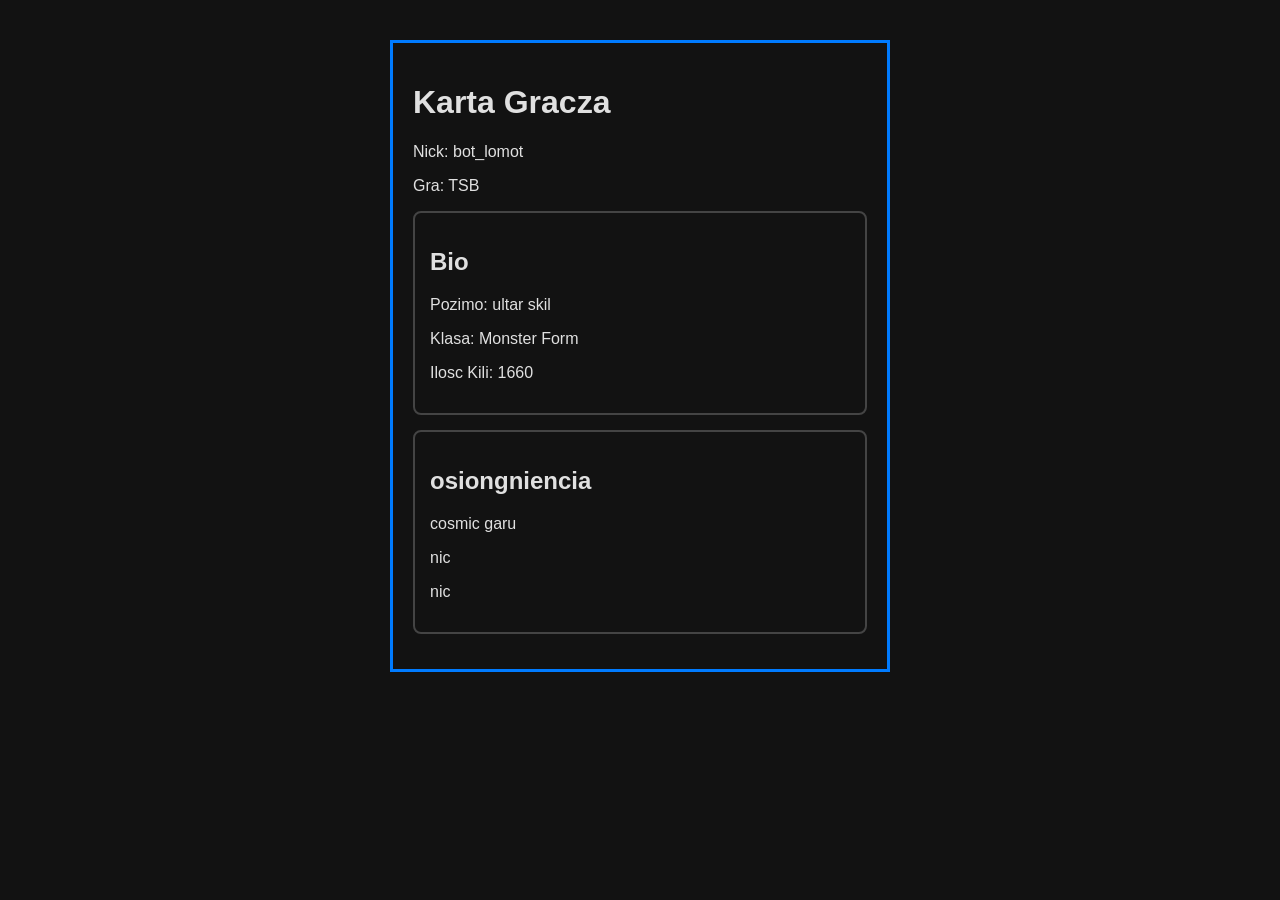
==== index.html @ d0024415 "Add files via upload" ====
<!DOCTYPE html> 
<html lang="pl">
<head>
  <meta charset="UTF-8">
  <meta name="viewport" content="width=device-width, initial-scale=1.0">
  <title>Karta Gracza</title>
  <link rel="stylesheet" href="style.css">
</head>
<body>
  <main class="player-card">
    <header class="card-heard">
        <h1>Karta Gracza</h1>
        <p>Nick: bot_lomot</p>
        <p>Gra: TSB</p>
    <!-- TODO: dodaj sekcje karty gracza -->
    </header>
    <section class="card-section bio">
        <h2>Bio</h2>
        <p>Pozimo: ultar skil</p>
        <p>Klasa: Monster Form</p>
        <p>Ilosc Kili: 1660</p>
    </section>
        <section class="card-section bio">
        <h2>osiongniencia</h2>
        <p>cosmic garu</p>
        <p>nic</p>
        <p>nic</p>
    </section>
  </main>
</body>
</html>
---- style.css ----
/* === Reset i zmienne === */
:root {
  --color-primary: #007bff;
  --color-accent: #17a2b8;
  --color-highlight: #ffc107;
  --color-bg: #1e1e2e;
  --color-text: #e0e0e0;
  --color-border: #444;
}

*, *::before, *::after{
    box-sizing: border-box;
}

body {
  margin: 0;
  padding: 0;
  font-family: 'Segoe UI', Tahoma, Geneva, Verdana, sans-serif;
  background-color: #121212;
  color: var(--color-text);
}

.player-card{
    border: 3px solid var(--color-primary);
    max-width: 500px;
    margin: 40px auto;
    padding: 20px;
}

.card-header{
    text-align: center;
    padding: 15px;
    border-bottom: 2px solid var(--color-accent);
}

.card-section{
    padding: 15px;
    border: 2px solid var(--color-border);
    margin-bottom: 15px;
    border-radius: 8px;
}

/* TODO: stylowanie karty gracza */
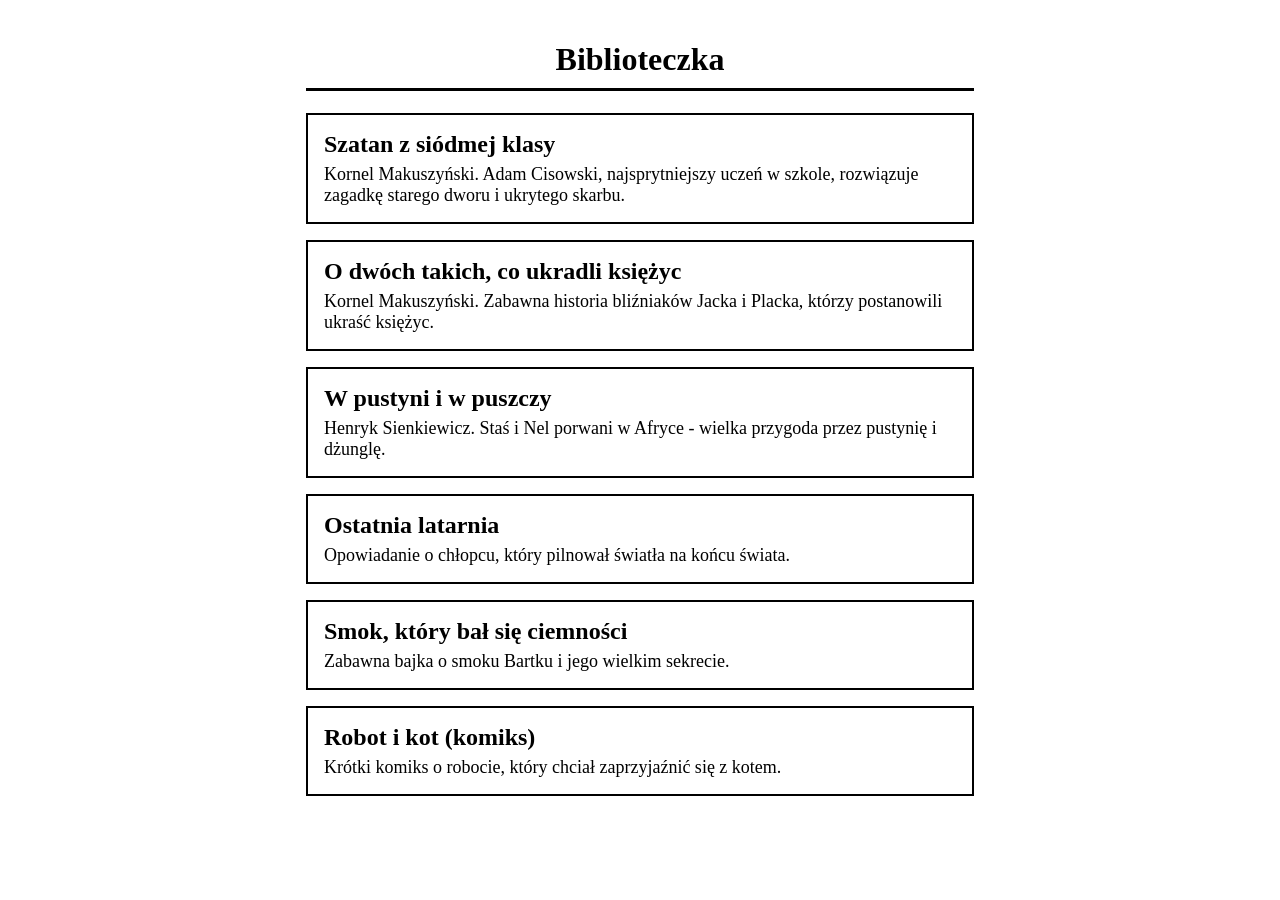
==== commit dab60a43: "Add files via upload" ====
--- a/index.html
+++ b/index.html
@@ -1,31 +1,36 @@
-<!DOCTYPE html> 
-<html lang="pl">
-<head>
-  <meta charset="UTF-8">
-  <meta name="viewport" content="width=device-width, initial-scale=1.0">
-  <title>Karta Gracza</title>
-  <link rel="stylesheet" href="style.css">
-</head>
-<body>
-  <main class="player-card">
-    <header class="card-heard">
-        <h1>Karta Gracza</h1>
-        <p>Nick: bot_lomot</p>
-        <p>Gra: TSB</p>
-    <!-- TODO: dodaj sekcje karty gracza -->
-    </header>
-    <section class="card-section bio">
-        <h2>Bio</h2>
-        <p>Pozimo: ultar skil</p>
-        <p>Klasa: Monster Form</p>
-        <p>Ilosc Kili: 1660</p>
-    </section>
-        <section class="card-section bio">
-        <h2>osiongniencia</h2>
-        <p>cosmic garu</p>
-        <p>nic</p>
-        <p>nic</p>
-    </section>
-  </main>
-</body>
-</html>+<!DOCTYPE html>
+<html lang="pl">
+<head>
+  <meta charset="UTF-8">
+  <meta name="viewport" content="width=device-width, initial-scale=1">
+  <title>Biblioteczka</title>
+  <link rel="stylesheet" href="style.css">
+</head>
+<body>
+  <div class="menu">
+    <h1>Biblioteczka</h1>
+    <div id="lista"></div>
+  </div>
+
+  <script src="teksty.js" charset="UTF-8"></script>
+  <script>
+    // Pisane w starym JavaScripcie (var, function), bo przeglądarki czytników są proste
+    function wczytajPostep(id) {
+      try { return localStorage.getItem("postep_" + id); } catch (e) { return null; }
+    }
+
+    var lista = document.getElementById("lista");
+    var html = "";
+    for (var i = 0; i < TEKSTY.length; i++) {
+      var t = TEKSTY[i];
+      var postep = wczytajPostep(t.id);
+      html += '<a class="pozycja" href="czytaj.html?id=' + t.id + '">' +
+                '<div class="tytul">' + t.tytul + '</div>' +
+                '<div class="opis">' + t.opis + '</div>' +
+                (postep ? '<div class="postep">Czytasz: ' + postep + '</div>' : '') +
+              '</a>';
+    }
+    lista.innerHTML = html;
+  </script>
+</body>
+</html>
--- a/style.css
+++ b/style.css
@@ -1,43 +1,156 @@
-/* === Reset i zmienne === */
-:root {
-  --color-primary: #007bff;
-  --color-accent: #17a2b8;
-  --color-highlight: #ffc107;
-  --color-bg: #1e1e2e;
-  --color-text: #e0e0e0;
-  --color-border: #444;
-}
-
-*, *::before, *::after{
-    box-sizing: border-box;
-}
-
-body {
-  margin: 0;
-  padding: 0;
-  font-family: 'Segoe UI', Tahoma, Geneva, Verdana, sans-serif;
-  background-color: #121212;
-  color: var(--color-text);
-}
-
-.player-card{
-    border: 3px solid var(--color-primary);
-    max-width: 500px;
-    margin: 40px auto;
-    padding: 20px;
-}
-
-.card-header{
-    text-align: center;
-    padding: 15px;
-    border-bottom: 2px solid var(--color-accent);
-}
-
-.card-section{
-    padding: 15px;
-    border: 2px solid var(--color-border);
-    margin-bottom: 15px;
-    border-radius: 8px;
-}
-
-/* TODO: stylowanie karty gracza */+/* Styl pod czytniki e-ink: czarno-biało, bez animacji, duże przyciski */
+* { box-sizing: border-box; }
+
+html, body {
+  margin: 0;
+  padding: 0;
+  background: #fff;
+  color: #000;
+  font-family: Georgia, "Times New Roman", serif;
+}
+
+a { color: #000; }
+
+/* ---------- Menu główne ---------- */
+.menu {
+  max-width: 700px;
+  margin: 0 auto;
+  padding: 20px 16px;
+}
+
+.menu h1 {
+  font-size: 32px;
+  text-align: center;
+  border-bottom: 3px solid #000;
+  padding-bottom: 10px;
+}
+
+.pozycja {
+  display: block;
+  border: 2px solid #000;
+  padding: 16px;
+  margin: 16px 0;
+  text-decoration: none;
+}
+
+.pozycja .tytul { font-size: 24px; font-weight: bold; }
+.pozycja .opis { font-size: 18px; margin-top: 6px; }
+.pozycja .postep { font-size: 16px; margin-top: 8px; font-style: italic; }
+
+/* ---------- Czytnik ---------- */
+.gora, .dol {
+  position: fixed;
+  left: 0;
+  right: 0;
+  background: #fff;
+  padding: 8px 12px;
+}
+
+.gora {
+  top: 0;
+  height: 56px;
+  border-bottom: 2px solid #000;
+}
+
+.dol {
+  bottom: 0;
+  height: 72px;
+  border-top: 2px solid #000;
+  text-align: center;
+}
+
+.gora .tytul-ksiazki {
+  font-size: 18px;
+  font-weight: bold;
+  line-height: 38px;
+  white-space: nowrap;
+  overflow: hidden;
+  text-overflow: ellipsis;
+  margin: 0 210px 0 90px;
+  text-align: center;
+}
+
+.gora .lewo { position: absolute; left: 8px; top: 8px; }
+.gora .prawo { position: absolute; right: 8px; top: 8px; }
+
+button, .przycisk {
+  font-family: inherit;
+  font-size: 18px;
+  background: #fff;
+  color: #000;
+  border: 2px solid #000;
+  padding: 6px 12px;
+  text-decoration: none;
+  display: inline-block;
+  cursor: pointer;
+}
+
+button:active, .przycisk:active { background: #000; color: #fff; }
+
+button[disabled] { border-style: dashed; color: #888; }
+
+.dol button {
+  font-size: 22px;
+  font-weight: bold;
+  width: 30%;
+  height: 54px;
+}
+
+.dol .numer {
+  display: inline-block;
+  width: 30%;
+  font-size: 18px;
+  vertical-align: middle;
+}
+
+.kartka {
+  position: fixed;
+  top: 56px;
+  bottom: 72px;
+  left: 0;
+  right: 0;
+  overflow: hidden;
+  padding: 16px 20px;
+}
+
+#strona {
+  max-width: 750px;
+  margin: 0 auto;
+  height: 100%;
+  overflow: hidden;
+  line-height: 1.5;
+  text-align: justify;
+}
+
+#strona p { margin: 0 0 0.6em 0; text-indent: 1.5em; }
+#strona h2 { text-align: center; margin: 0 0 0.8em 0; }
+
+/* Komiks: obrazek + podpis */
+#strona.komiks { text-align: center; }
+#strona.komiks svg, #strona.komiks img {
+  max-width: 100%;
+  max-height: 80%;
+  border: 3px solid #000;
+}
+#strona.komiks .dymek {
+  font-size: 1.1em;
+  margin-top: 10px;
+  text-indent: 0;
+}
+
+/* Spis treści */
+#strona.spis { overflow-y: auto; text-align: left; }
+.rozdzial-link {
+  display: block;
+  border-bottom: 1px solid #000;
+  padding: 12px 4px;
+  text-decoration: none;
+}
+.rozdzial-link.obecny { font-weight: bold; }
+.rozdzial-link.obecny:before { content: "\25B6  "; }
+
+/* Wąski ekran: chowamy tytuł w górnym pasku */
+@media (max-width: 520px) {
+  .gora .tytul-ksiazki { display: none; }
+  .dol .numer { font-size: 15px; }
+}
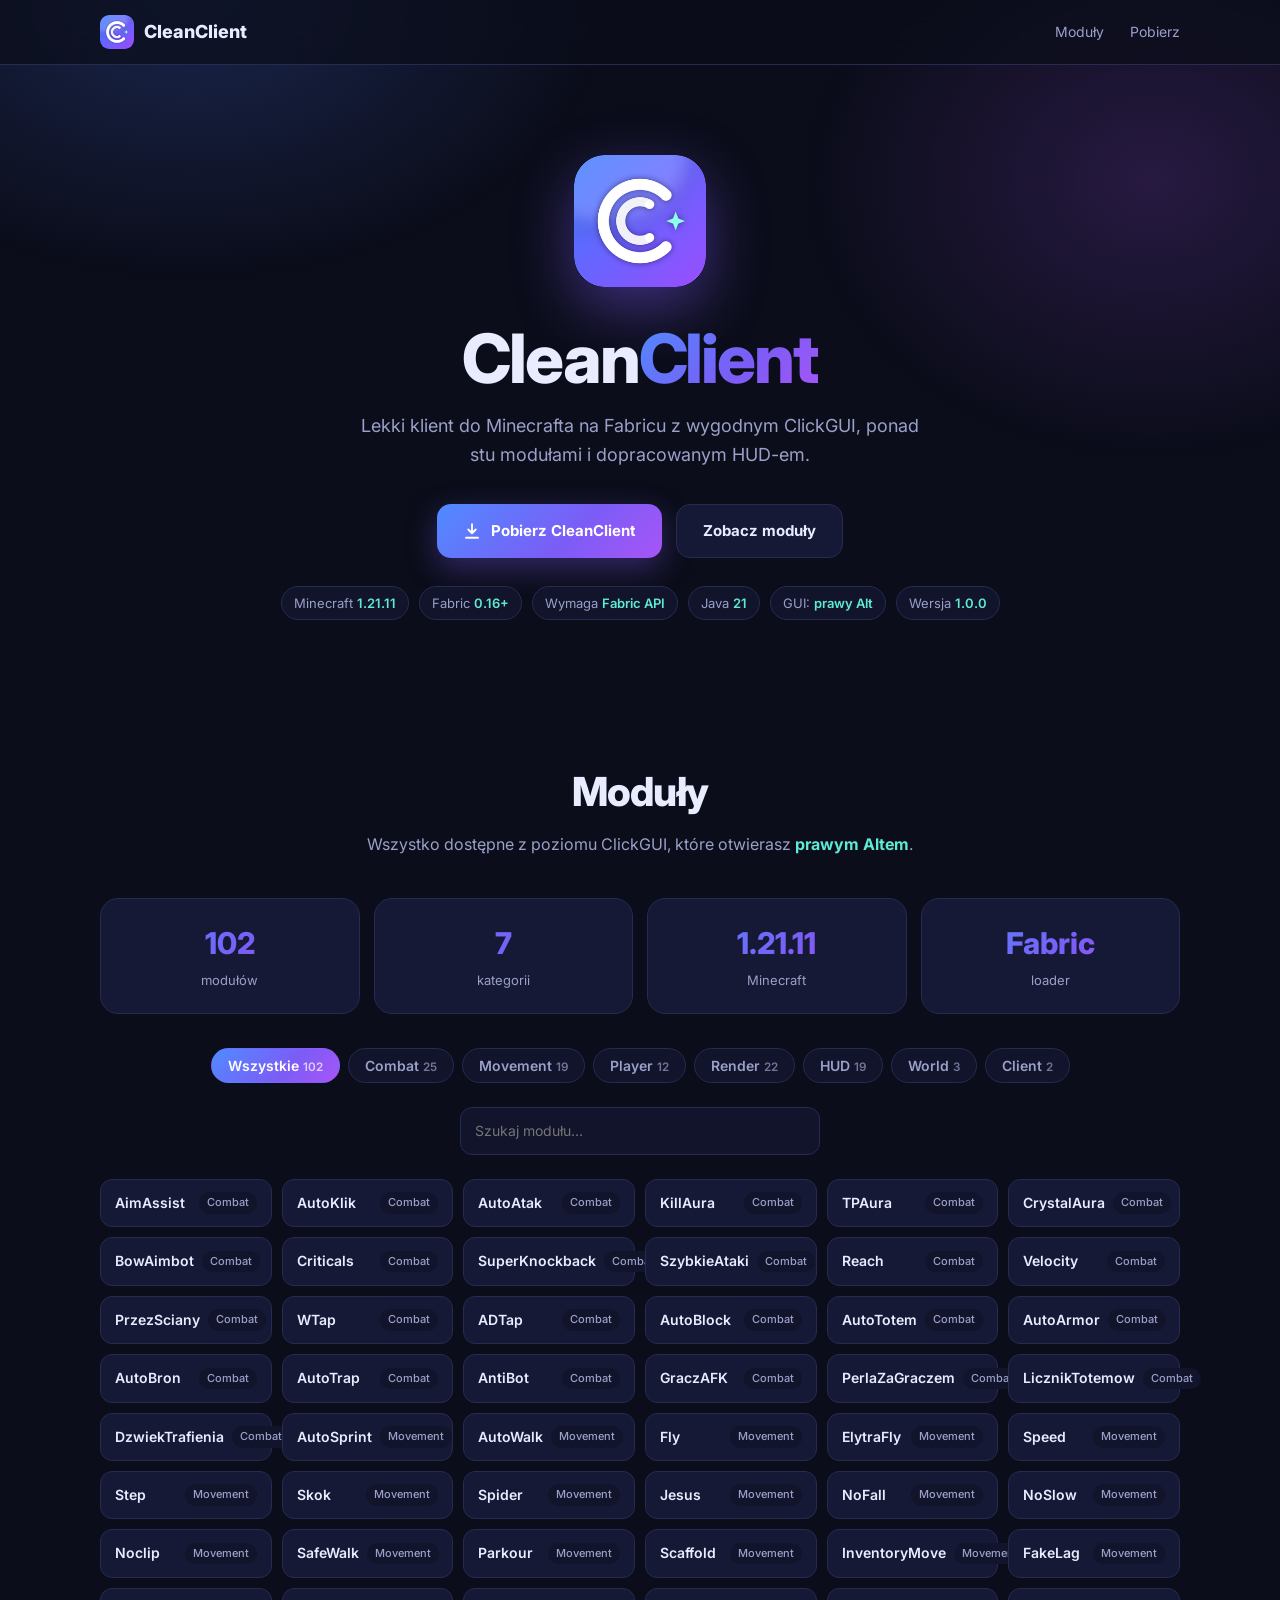
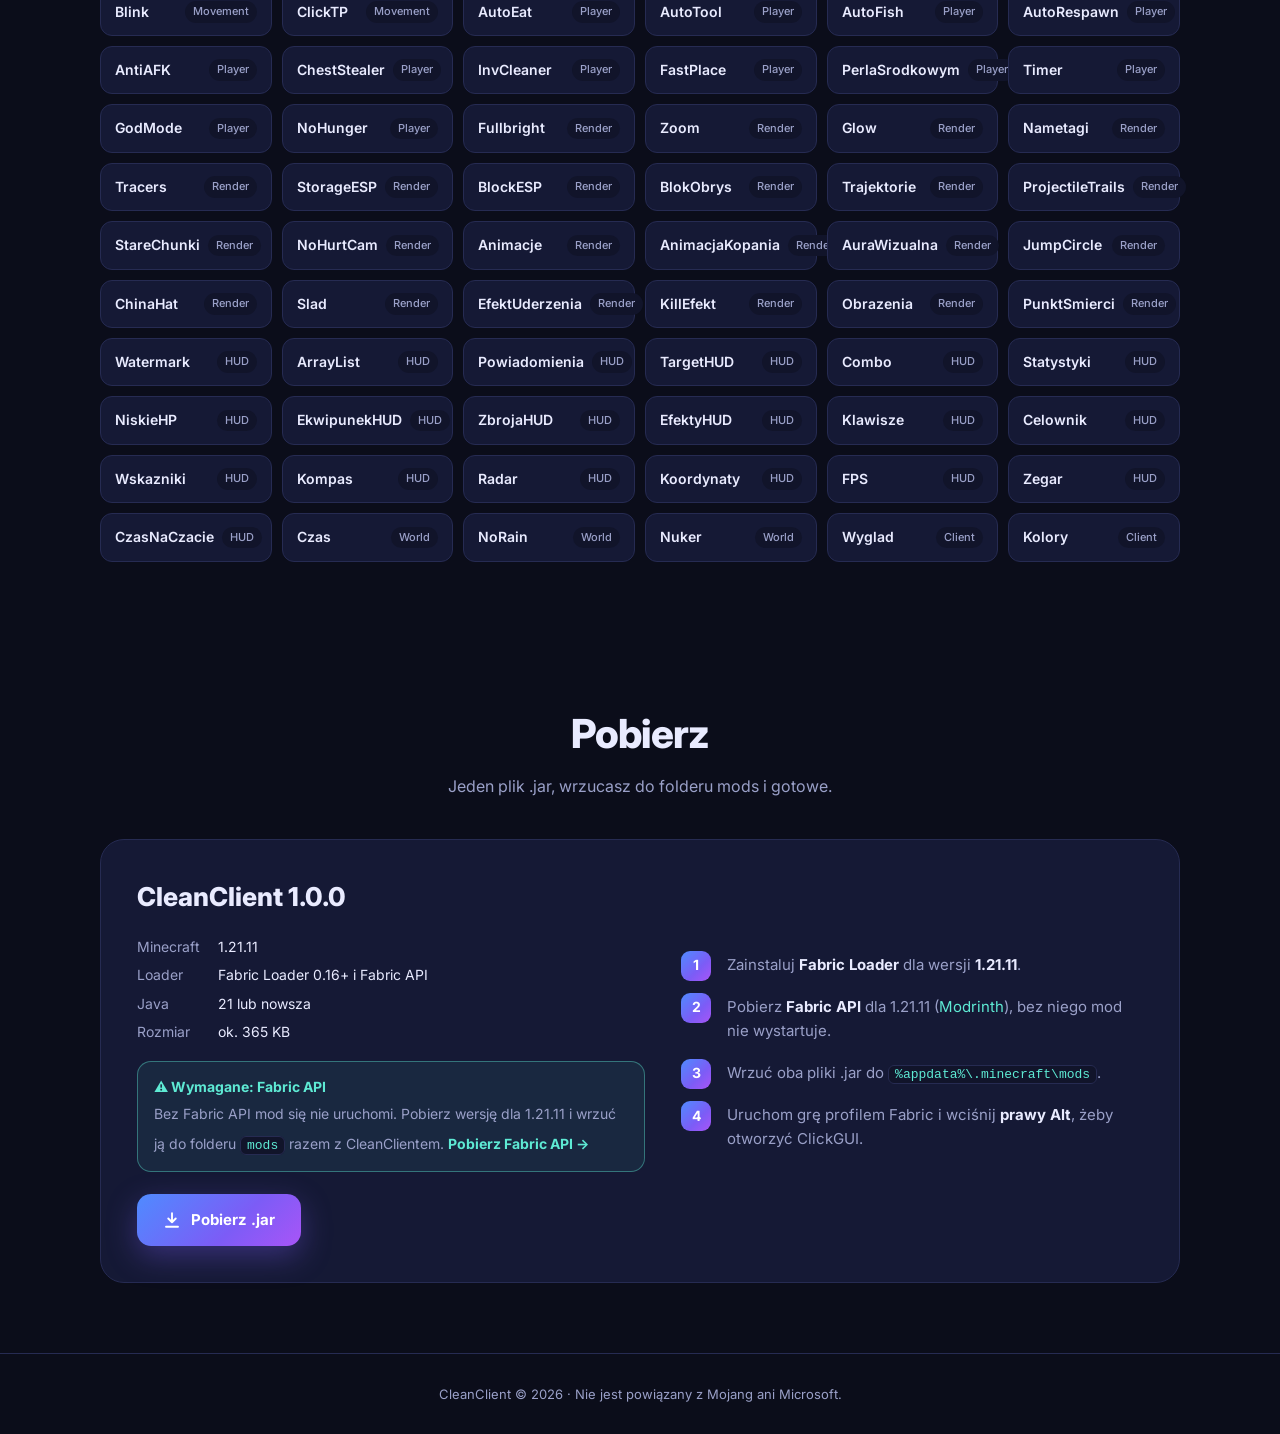
==== commit 09f1ce5f: "Add files via upload" ====
--- a/index.html
+++ b/index.html
@@ -1,36 +1,252 @@
-<!DOCTYPE html>
+<!doctype html>
 <html lang="pl">
 <head>
-  <meta charset="UTF-8">
-  <meta name="viewport" content="width=device-width, initial-scale=1">
-  <title>Biblioteczka</title>
-  <link rel="stylesheet" href="style.css">
+<meta charset="utf-8">
+<meta name="viewport" content="width=device-width, initial-scale=1">
+<title>CleanClient</title>
+<meta name="description" content="CleanClient – mod do Minecraft 1.21.11 (Fabric). Pobierz i zgłoś problem.">
+<link rel="icon" href="logo.png">
+<link rel="preconnect" href="https://fonts.googleapis.com">
+<link href="https://fonts.googleapis.com/css2?family=Inter:wght@400;500;600;700;800&display=swap" rel="stylesheet">
+<style>
+  /* ===== KONFIGURACJA: zmień tu wersję / plik ===== */
+  :root{
+    --bg:#0b0d1a; --bg2:#11142a; --card:#151935; --line:#262b52;
+    --text:#e9ebff; --muted:#9aa0c8;
+    --blue:#4f7dff; --violet:#8b5cf6; --cyan:#5eead4;
+    --grad:linear-gradient(135deg,#4f8bff 0%,#7c5cf6 60%,#a855f7 100%);
+    --radius:18px;
+  }
+  *{box-sizing:border-box;margin:0;padding:0}
+  html{scroll-behavior:smooth}
+  body{font-family:Inter,system-ui,sans-serif;background:var(--bg);color:var(--text);line-height:1.6;overflow-x:hidden}
+  a{color:inherit;text-decoration:none}
+  .wrap{max-width:1120px;margin:0 auto;padding:0 20px}
+
+  /* tło */
+  .glow{position:fixed;inset:0;pointer-events:none;z-index:-1;
+    background:radial-gradient(600px 400px at 15% 0%,rgba(79,125,255,.22),transparent 70%),
+               radial-gradient(500px 400px at 90% 20%,rgba(168,85,247,.18),transparent 70%)}
+
+  /* nav */
+  nav{position:sticky;top:0;z-index:10;backdrop-filter:blur(14px);background:rgba(11,13,26,.7);border-bottom:1px solid var(--line)}
+  nav .wrap{display:flex;align-items:center;justify-content:space-between;height:64px}
+  .brand{display:flex;align-items:center;gap:10px;font-weight:800;font-size:18px}
+  .brand img{width:34px;height:34px;border-radius:9px}
+  .links{display:flex;gap:26px;font-size:14px;color:var(--muted)}
+  .links a:hover{color:var(--text)}
+  @media(max-width:640px){.links{display:none}}
+
+  /* przyciski */
+  .btn{display:inline-flex;align-items:center;gap:10px;padding:14px 26px;border-radius:14px;font-weight:700;font-size:15px;border:0;cursor:pointer;transition:transform .15s,box-shadow .15s;font-family:inherit}
+  .btn:hover{transform:translateY(-2px)}
+  .btn-main{background:var(--grad);color:#fff;box-shadow:0 10px 30px rgba(124,92,246,.35)}
+  .btn-main:hover{box-shadow:0 14px 40px rgba(124,92,246,.5)}
+  .btn-ghost{background:var(--card);border:1px solid var(--line);color:var(--text)}
+  .btn svg{width:18px;height:18px}
+
+  /* hero */
+  .hero{padding:90px 0 70px;text-align:center}
+  .hero .logo{width:132px;height:132px;border-radius:30px;box-shadow:0 20px 60px rgba(124,92,246,.45);animation:float 5s ease-in-out infinite}
+  @keyframes float{50%{transform:translateY(-10px)}}
+  .hero h1{font-size:clamp(40px,7vw,68px);font-weight:800;letter-spacing:-.03em;margin-top:28px;line-height:1.05}
+  .hero h1 span{background:var(--grad);-webkit-background-clip:text;background-clip:text;color:transparent}
+  .hero p{color:var(--muted);font-size:18px;max-width:560px;margin:18px auto 34px}
+  .hero .cta{display:flex;gap:14px;justify-content:center;flex-wrap:wrap}
+  .badges{display:flex;gap:10px;justify-content:center;flex-wrap:wrap;margin-top:28px}
+  .badge{font-size:13px;color:var(--muted);background:var(--bg2);border:1px solid var(--line);padding:6px 12px;border-radius:999px}
+  .badge b{color:var(--cyan);font-weight:600}
+
+  /* sekcje */
+  section{padding:70px 0}
+  .head{text-align:center;margin-bottom:40px}
+  .head h2{font-size:clamp(28px,4vw,40px);font-weight:800;letter-spacing:-.02em}
+  .head p{color:var(--muted);margin-top:8px}
+
+  /* statystyki */
+  .stats{display:grid;grid-template-columns:repeat(4,1fr);gap:14px;margin-bottom:34px}
+  .stat{background:var(--card);border:1px solid var(--line);border-radius:var(--radius);padding:20px;text-align:center}
+  .stat b{display:block;font-size:30px;font-weight:800;background:var(--grad);-webkit-background-clip:text;background-clip:text;color:transparent}
+  .stat span{color:var(--muted);font-size:13px}
+  @media(max-width:640px){.stats{grid-template-columns:repeat(2,1fr)}}
+
+  /* moduły */
+  .tabs{display:flex;gap:8px;flex-wrap:wrap;justify-content:center;margin-bottom:24px}
+  .tab{background:var(--bg2);border:1px solid var(--line);color:var(--muted);padding:8px 16px;border-radius:999px;font-size:14px;cursor:pointer;font-family:inherit;font-weight:600}
+  .tab.on{background:var(--grad);color:#fff;border-color:transparent}
+  .tab small{opacity:.7;margin-left:4px}
+  .search{display:block;margin:0 auto 24px;width:100%;max-width:360px}
+  .mods{display:grid;grid-template-columns:repeat(auto-fill,minmax(170px,1fr));gap:10px}
+  .mod{background:var(--card);border:1px solid var(--line);border-radius:12px;padding:12px 14px;font-size:14px;font-weight:600;display:flex;align-items:center;justify-content:space-between;gap:8px;transition:border-color .15s}
+  .mod:hover{border-color:var(--violet)}
+  .mod i{font-style:normal;font-size:11px;color:var(--muted);font-weight:500;background:var(--bg2);padding:2px 8px;border-radius:999px}
+
+  /* pobieranie */
+  .dl{background:var(--card);border:1px solid var(--line);border-radius:24px;padding:36px;display:grid;grid-template-columns:1.1fr 1fr;gap:36px;align-items:center}
+  @media(max-width:820px){.dl{grid-template-columns:1fr;padding:24px}}
+  .dl h3{font-size:26px;font-weight:800}
+  .dl .meta{display:grid;grid-template-columns:auto 1fr;gap:6px 18px;margin:18px 0 26px;font-size:14px}
+  .dl .meta dt{color:var(--muted)}
+  .steps{list-style:none;counter-reset:s}
+  .steps li{counter-increment:s;position:relative;padding:0 0 18px 46px;color:var(--muted);font-size:15px}
+  .steps li::before{content:counter(s);position:absolute;left:0;top:-2px;width:30px;height:30px;border-radius:9px;background:var(--grad);color:#fff;font-weight:700;display:grid;place-items:center;font-size:14px}
+  .steps b{color:var(--text)}
+  .req{background:rgba(94,234,212,.07);border:1px solid rgba(94,234,212,.4);border-radius:14px;padding:14px 16px;margin:-8px 0 22px;font-size:14px;color:var(--muted)}
+  .req b{display:block;color:var(--cyan);margin-bottom:4px}
+  .req a{display:inline-block;margin-top:8px;color:var(--cyan);font-weight:700}
+  code{background:var(--bg2);border:1px solid var(--line);padding:1px 6px;border-radius:6px;font-size:13px;color:var(--cyan)}
+
+  /* formularz */
+  form{background:var(--card);border:1px solid var(--line);border-radius:24px;padding:32px;max-width:760px;margin:0 auto}
+  @media(max-width:640px){form{padding:20px}}
+  .row{display:grid;grid-template-columns:1fr 1fr;gap:16px}
+  @media(max-width:640px){.row{grid-template-columns:1fr}}
+  label{display:block;font-size:13px;font-weight:600;color:var(--muted);margin:0 0 6px}
+  .f{margin-bottom:18px}
+  input,select,textarea{width:100%;background:var(--bg2);border:1px solid var(--line);color:var(--text);border-radius:12px;padding:12px 14px;font:inherit;font-size:14px;outline:none;transition:border-color .15s}
+  input:focus,select:focus,textarea:focus{border-color:var(--violet)}
+  textarea{resize:vertical;min-height:110px}
+  textarea.log{font-family:Consolas,monospace;font-size:12px;min-height:150px}
+  .hint{font-size:12px;color:var(--muted);margin-top:6px}
+  .actions{display:flex;gap:12px;flex-wrap:wrap;margin-top:8px}
+  .toast{position:fixed;bottom:24px;left:50%;transform:translate(-50%,120px);background:var(--card);border:1px solid var(--cyan);color:var(--text);padding:12px 20px;border-radius:12px;transition:transform .3s;z-index:50;font-size:14px}
+  .toast.show{transform:translate(-50%,0)}
+
+  footer{border-top:1px solid var(--line);padding:30px 0;color:var(--muted);font-size:13px;text-align:center}
+</style>
 </head>
 <body>
-  <div class="menu">
-    <h1>Biblioteczka</h1>
-    <div id="lista"></div>
-  </div>
-
-  <script src="teksty.js" charset="UTF-8"></script>
-  <script>
-    // Pisane w starym JavaScripcie (var, function), bo przeglądarki czytników są proste
-    function wczytajPostep(id) {
-      try { return localStorage.getItem("postep_" + id); } catch (e) { return null; }
-    }
-
-    var lista = document.getElementById("lista");
-    var html = "";
-    for (var i = 0; i < TEKSTY.length; i++) {
-      var t = TEKSTY[i];
-      var postep = wczytajPostep(t.id);
-      html += '<a class="pozycja" href="czytaj.html?id=' + t.id + '">' +
-                '<div class="tytul">' + t.tytul + '</div>' +
-                '<div class="opis">' + t.opis + '</div>' +
-                (postep ? '<div class="postep">Czytasz: ' + postep + '</div>' : '') +
-              '</a>';
-    }
-    lista.innerHTML = html;
-  </script>
+<div class="glow"></div>
+
+<nav>
+  <div class="wrap">
+    <a href="#" class="brand"><img src="logo.png" alt="">CleanClient</a>
+    <div class="links">
+      <a href="#moduly">Moduły</a>
+      <a href="#pobierz">Pobierz</a>
+    </div>
+  </div>
+</nav>
+
+<header class="hero wrap">
+  <img class="logo" src="logo.png" alt="Logo CleanClient">
+  <h1>Clean<span>Client</span></h1>
+  <p>Lekki klient do Minecrafta na Fabricu z wygodnym ClickGUI, ponad stu modułami i dopracowanym HUD-em.</p>
+  <div class="cta">
+    <a class="btn btn-main" href="#pobierz">
+      <svg viewBox="0 0 24 24" fill="none" stroke="currentColor" stroke-width="2.5" stroke-linecap="round" stroke-linejoin="round"><path d="M12 3v12m0 0-5-5m5 5 5-5M4 21h16"/></svg>
+      Pobierz CleanClient
+    </a>
+    <a class="btn btn-ghost" href="#moduly">Zobacz moduły</a>
+  </div>
+  <div class="badges">
+    <span class="badge">Minecraft <b>1.21.11</b></span>
+    <span class="badge">Fabric <b>0.16+</b></span>
+    <span class="badge">Wymaga <b>Fabric API</b></span>
+    <span class="badge">Java <b>21</b></span>
+    <span class="badge">GUI: <b>prawy Alt</b></span>
+    <span class="badge">Wersja <b id="verBadge">1.0.0</b></span>
+  </div>
+</header>
+
+<section id="moduly">
+  <div class="wrap">
+    <div class="head">
+      <h2>Moduły</h2>
+      <p>Wszystko dostępne z poziomu ClickGUI, które otwierasz <b style="color:var(--cyan)">prawym Altem</b>.</p>
+    </div>
+    <div class="stats" id="stats"></div>
+    <div class="tabs" id="tabs"></div>
+    <input class="search" id="search" type="search" placeholder="Szukaj modułu…">
+    <div class="mods" id="mods"></div>
+  </div>
+</section>
+
+<section id="pobierz">
+  <div class="wrap">
+    <div class="head">
+      <h2>Pobierz</h2>
+      <p>Jeden plik .jar, wrzucasz do folderu mods i gotowe.</p>
+    </div>
+    <div class="dl">
+      <div>
+        <h3>CleanClient <span id="verTitle">1.0.0</span></h3>
+        <dl class="meta">
+          <dt>Minecraft</dt><dd>1.21.11</dd>
+          <dt>Loader</dt><dd>Fabric Loader 0.16+ i Fabric API</dd>
+          <dt>Java</dt><dd>21 lub nowsza</dd>
+          <dt>Rozmiar</dt><dd>ok. 365 KB</dd>
+        </dl>
+        <div class="req">
+          <b>⚠ Wymagane: Fabric API</b>
+          Bez Fabric API mod się nie uruchomi. Pobierz wersję dla 1.21.11 i wrzuć ją do folderu <code>mods</code> razem z CleanClientem.
+          <a href="https://modrinth.com/mod/fabric-api/versions?g=1.21.11" target="_blank" rel="noopener">Pobierz Fabric API →</a>
+        </div>
+        <a class="btn btn-main" id="dlBtn" href="pobierz/cleanclient-1.0.0.jar" download>
+          <svg viewBox="0 0 24 24" fill="none" stroke="currentColor" stroke-width="2.5" stroke-linecap="round" stroke-linejoin="round"><path d="M12 3v12m0 0-5-5m5 5 5-5M4 21h16"/></svg>
+          Pobierz .jar
+        </a>
+      </div>
+      <ol class="steps">
+        <li>Zainstaluj <b>Fabric Loader</b> dla wersji <b>1.21.11</b>.</li>
+        <li>Pobierz <b>Fabric API</b> dla 1.21.11 (<a href="https://modrinth.com/mod/fabric-api/versions?g=1.21.11" target="_blank" rel="noopener" style="color:var(--cyan)">Modrinth</a>), bez niego mod nie wystartuje.</li>
+        <li>Wrzuć oba pliki .jar do <code>%appdata%\.minecraft\mods</code>.</li>
+        <li>Uruchom grę profilem Fabric i wciśnij <b>prawy Alt</b>, żeby otworzyć ClickGUI.</li>
+      </ol>
+    </div>
+  </div>
+</section>
+
+<footer>
+  <div class="wrap">CleanClient © 2026 · Nie jest powiązany z Mojang ani Microsoft.</div>
+</footer>
+
+<script>
+/* ===== KONFIGURACJA ===== */
+const CONFIG = {
+  wersja: "1.0.0",
+  plik: "pobierz/cleanclient-1.0.0.jar"
+};
+
+const MODULES = {
+  Combat:["AimAssist","AutoKlik","AutoAtak","KillAura","TPAura","CrystalAura","BowAimbot","Criticals","SuperKnockback","SzybkieAtaki","Reach","Velocity","PrzezSciany","WTap","ADTap","AutoBlock","AutoTotem","AutoArmor","AutoBron","AutoTrap","AntiBot","GraczAFK","PerlaZaGraczem","LicznikTotemow","DzwiekTrafienia"],
+  Movement:["AutoSprint","AutoWalk","Fly","ElytraFly","Speed","Step","Skok","Spider","Jesus","NoFall","NoSlow","Noclip","SafeWalk","Parkour","Scaffold","InventoryMove","FakeLag","Blink","ClickTP"],
+  Player:["AutoEat","AutoTool","AutoFish","AutoRespawn","AntiAFK","ChestStealer","InvCleaner","FastPlace","PerlaSrodkowym","Timer","GodMode","NoHunger"],
+  Render:["Fullbright","Zoom","Glow","Nametagi","Tracers","StorageESP","BlockESP","BlokObrys","Trajektorie","ProjectileTrails","StareChunki","NoHurtCam","Animacje","AnimacjaKopania","AuraWizualna","JumpCircle","ChinaHat","Slad","EfektUderzenia","KillEfekt","Obrazenia","PunktSmierci"],
+  HUD:["Watermark","ArrayList","Powiadomienia","TargetHUD","Combo","Statystyki","NiskieHP","EkwipunekHUD","ZbrojaHUD","EfektyHUD","Klawisze","Celownik","Wskazniki","Kompas","Radar","Koordynaty","FPS","Zegar","CzasNaCzacie"],
+  World:["Czas","NoRain","Nuker"],
+  Client:["Wyglad","Kolory"]
+};
+
+const $ = id => document.getElementById(id);
+const all = Object.entries(MODULES).flatMap(([c,l]) => l.map(n => ({n,c})));
+
+// wersja
+["verBadge","verTitle"].forEach(id => $(id).textContent = CONFIG.wersja);
+$("dlBtn").href = CONFIG.plik;
+
+// statystyki
+$("stats").innerHTML = [
+  [all.length,"modułów"],[Object.keys(MODULES).length,"kategorii"],["1.21.11","Minecraft"],["Fabric","loader"]
+].map(([b,s]) => `<div class="stat"><b>${b}</b><span>${s}</span></div>`).join("");
+
+// zakładki + lista
+let cat = "Wszystkie";
+const cats = [["Wszystkie",all.length], ...Object.entries(MODULES).map(([c,l]) => [c,l.length])];
+function renderTabs(){
+  $("tabs").innerHTML = cats.map(([c,n]) =>
+    `<button class="tab${c===cat?" on":""}" data-c="${c}">${c}<small>${n}</small></button>`).join("");
+}
+function renderMods(){
+  const q = $("search").value.trim().toLowerCase();
+  const list = all.filter(m => (cat==="Wszystkie"||m.c===cat) && m.n.toLowerCase().includes(q));
+  $("mods").innerHTML = list.length
+    ? list.map(m => `<div class="mod">${m.n}<i>${m.c}</i></div>`).join("")
+    : `<p style="color:var(--muted);grid-column:1/-1;text-align:center">Brak wyników.</p>`;
+}
+$("tabs").onclick = e => { const b = e.target.closest(".tab"); if(!b) return; cat = b.dataset.c; renderTabs(); renderMods(); };
+$("search").oninput = renderMods;
+renderTabs(); renderMods();
+</script>
 </body>
 </html>
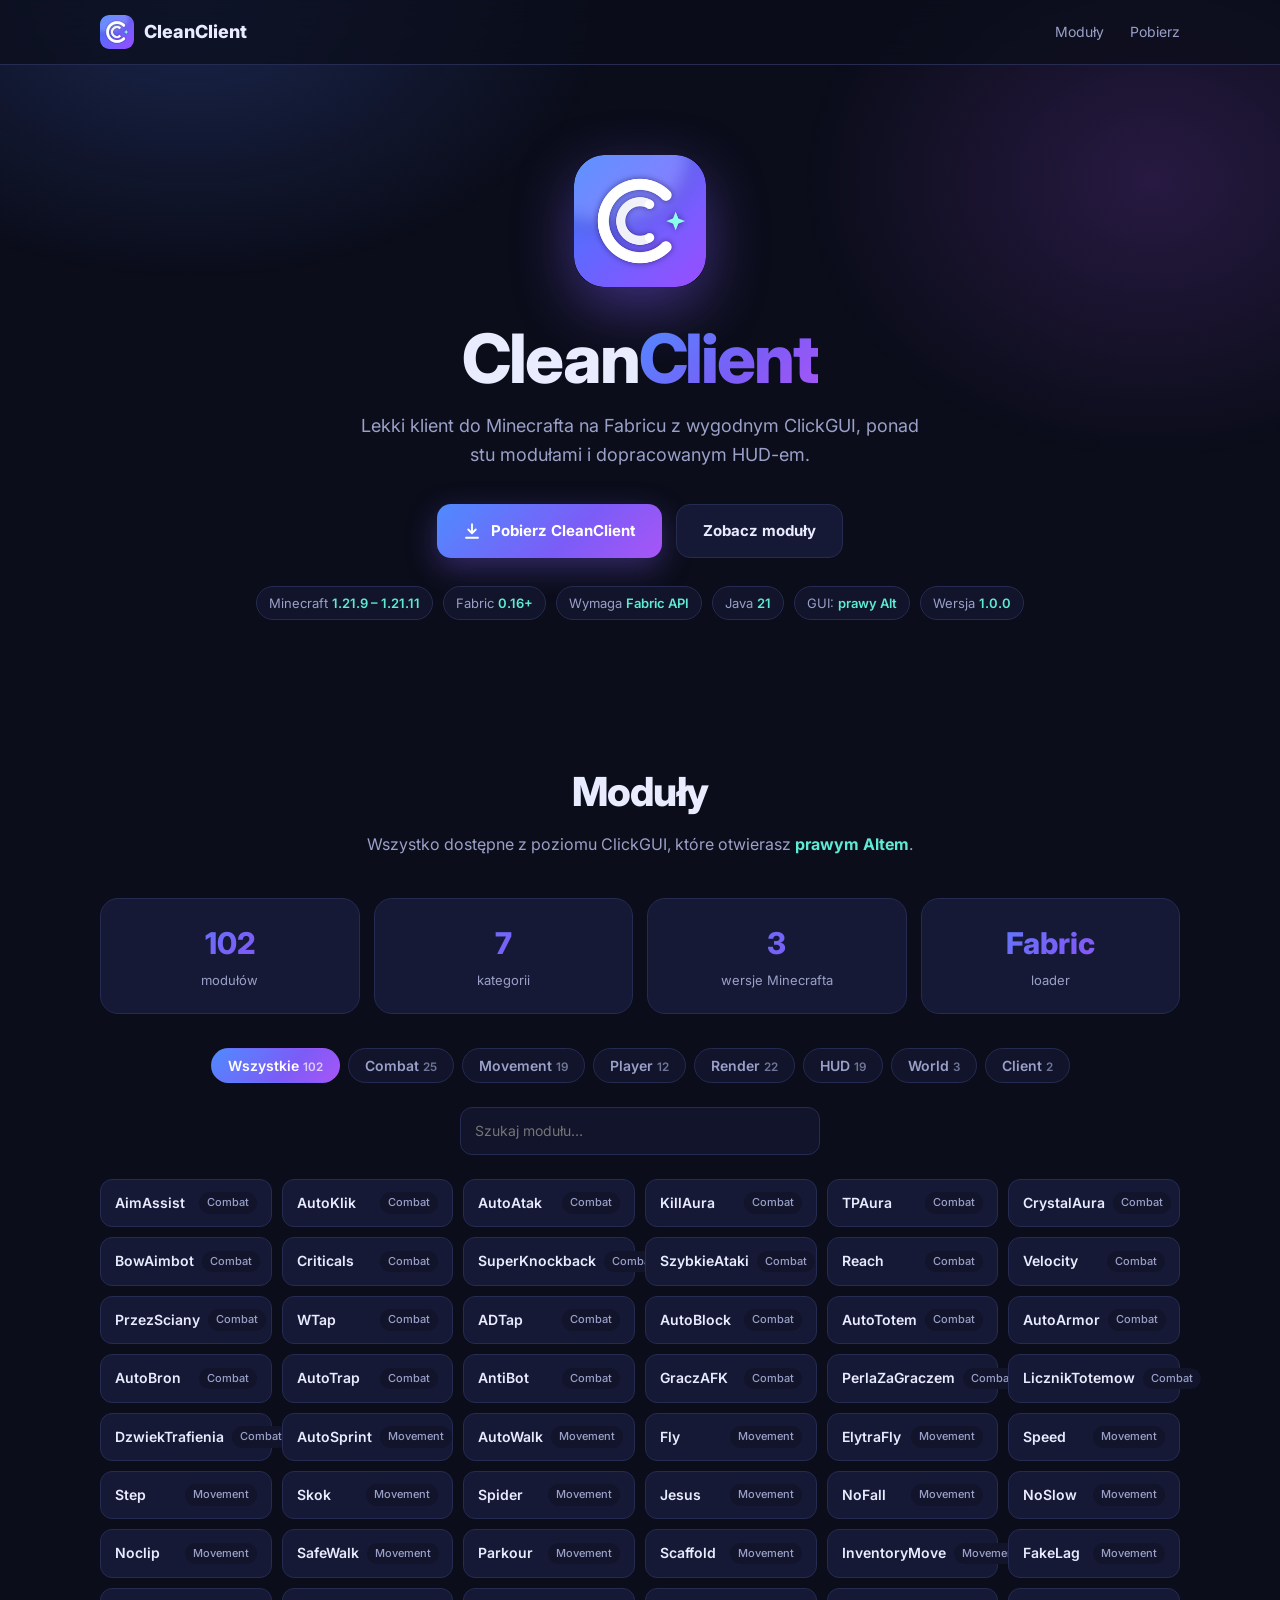
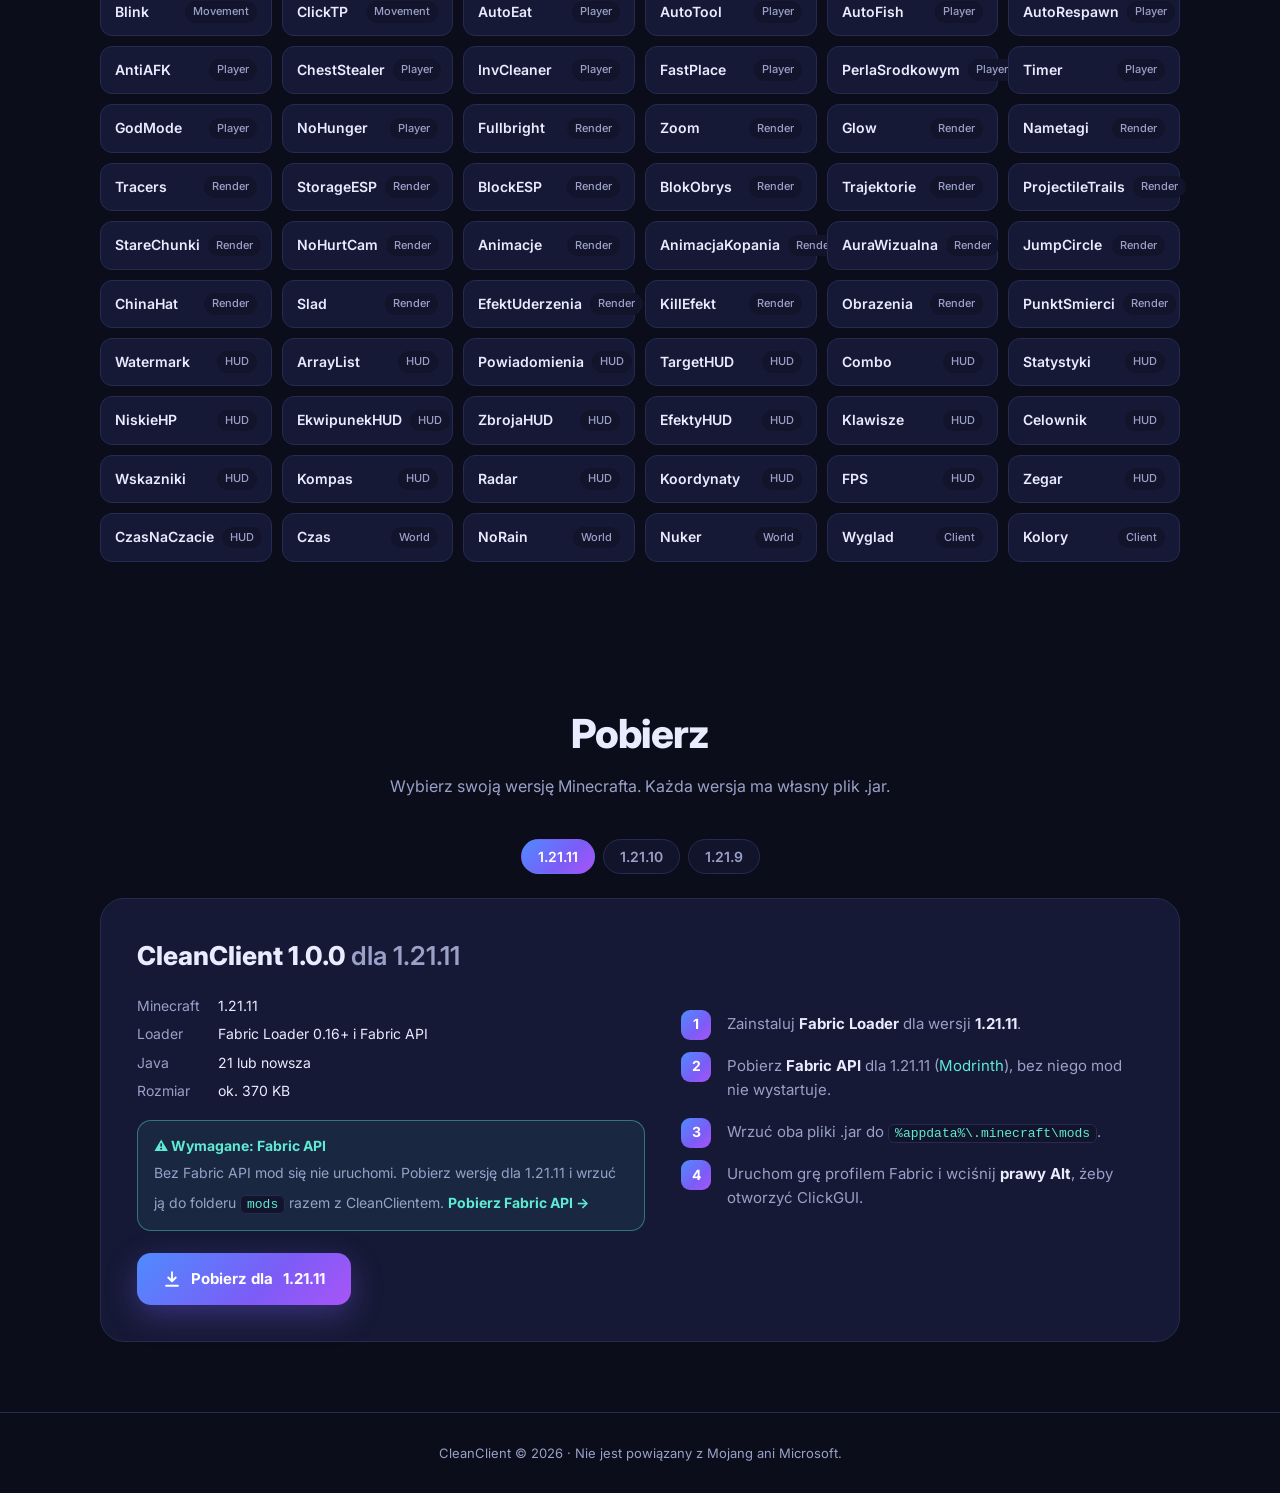
==== commit 71c4e813: "index.html" ====
--- a/index.html
+++ b/index.html
@@ -4,7 +4,7 @@
 <meta charset="utf-8">
 <meta name="viewport" content="width=device-width, initial-scale=1">
 <title>CleanClient</title>
-<meta name="description" content="CleanClient – mod do Minecraft 1.21.11 (Fabric). Pobierz i zgłoś problem.">
+<meta name="description" content="CleanClient – mod do Minecraft 1.21.9 – 1.21.11 (Fabric). Ponad 100 modułów, ClickGUI i HUD.">
 <link rel="icon" href="logo.png">
 <link rel="preconnect" href="https://fonts.googleapis.com">
 <link href="https://fonts.googleapis.com/css2?family=Inter:wght@400;500;600;700;800&display=swap" rel="stylesheet">
@@ -140,7 +140,7 @@
     <a class="btn btn-ghost" href="#moduly">Zobacz moduły</a>
   </div>
   <div class="badges">
-    <span class="badge">Minecraft <b>1.21.11</b></span>
+    <span class="badge">Minecraft <b>1.21.9 – 1.21.11</b></span>
     <span class="badge">Fabric <b>0.16+</b></span>
     <span class="badge">Wymaga <b>Fabric API</b></span>
     <span class="badge">Java <b>21</b></span>
@@ -166,30 +166,31 @@
   <div class="wrap">
     <div class="head">
       <h2>Pobierz</h2>
-      <p>Jeden plik .jar, wrzucasz do folderu mods i gotowe.</p>
-    </div>
+      <p>Wybierz swoją wersję Minecrafta. Każda wersja ma własny plik .jar.</p>
+    </div>
+    <div class="tabs" id="mcTabs"></div>
     <div class="dl">
       <div>
-        <h3>CleanClient <span id="verTitle">1.0.0</span></h3>
+        <h3>CleanClient <span id="verTitle">1.0.0</span> <span style="color:var(--muted);font-weight:600">dla <span class="mc">1.21.11</span></span></h3>
         <dl class="meta">
-          <dt>Minecraft</dt><dd>1.21.11</dd>
+          <dt>Minecraft</dt><dd class="mc">1.21.11</dd>
           <dt>Loader</dt><dd>Fabric Loader 0.16+ i Fabric API</dd>
           <dt>Java</dt><dd>21 lub nowsza</dd>
-          <dt>Rozmiar</dt><dd>ok. 365 KB</dd>
+          <dt>Rozmiar</dt><dd>ok. 370 KB</dd>
         </dl>
         <div class="req">
           <b>⚠ Wymagane: Fabric API</b>
-          Bez Fabric API mod się nie uruchomi. Pobierz wersję dla 1.21.11 i wrzuć ją do folderu <code>mods</code> razem z CleanClientem.
-          <a href="https://modrinth.com/mod/fabric-api/versions?g=1.21.11" target="_blank" rel="noopener">Pobierz Fabric API →</a>
+          Bez Fabric API mod się nie uruchomi. Pobierz wersję dla <span class="mc">1.21.11</span> i wrzuć ją do folderu <code>mods</code> razem z CleanClientem.
+          <a class="fapi" href="https://modrinth.com/mod/fabric-api/versions?g=1.21.11" target="_blank" rel="noopener">Pobierz Fabric API →</a>
         </div>
-        <a class="btn btn-main" id="dlBtn" href="pobierz/cleanclient-1.0.0.jar" download>
+        <a class="btn btn-main" id="dlBtn" href="pobierz/cleanclient-1.21.11.jar" download>
           <svg viewBox="0 0 24 24" fill="none" stroke="currentColor" stroke-width="2.5" stroke-linecap="round" stroke-linejoin="round"><path d="M12 3v12m0 0-5-5m5 5 5-5M4 21h16"/></svg>
-          Pobierz .jar
+          Pobierz dla <span class="mc">1.21.11</span>
         </a>
       </div>
       <ol class="steps">
-        <li>Zainstaluj <b>Fabric Loader</b> dla wersji <b>1.21.11</b>.</li>
-        <li>Pobierz <b>Fabric API</b> dla 1.21.11 (<a href="https://modrinth.com/mod/fabric-api/versions?g=1.21.11" target="_blank" rel="noopener" style="color:var(--cyan)">Modrinth</a>), bez niego mod nie wystartuje.</li>
+        <li>Zainstaluj <b>Fabric Loader</b> dla wersji <b class="mc">1.21.11</b>.</li>
+        <li>Pobierz <b>Fabric API</b> dla <span class="mc">1.21.11</span> (<a class="fapi" href="https://modrinth.com/mod/fabric-api/versions?g=1.21.11" target="_blank" rel="noopener" style="color:var(--cyan)">Modrinth</a>), bez niego mod nie wystartuje.</li>
         <li>Wrzuć oba pliki .jar do <code>%appdata%\.minecraft\mods</code>.</li>
         <li>Uruchom grę profilem Fabric i wciśnij <b>prawy Alt</b>, żeby otworzyć ClickGUI.</li>
       </ol>
@@ -205,7 +206,8 @@
 /* ===== KONFIGURACJA ===== */
 const CONFIG = {
   wersja: "1.0.0",
-  plik: "pobierz/cleanclient-1.0.0.jar"
+  // Obsługiwane wersje Minecrafta, od najnowszej. Plik: pobierz/cleanclient-<wersja>.jar
+  mc: ["1.21.11", "1.21.10", "1.21.9"]
 };
 
 const MODULES = {
@@ -223,11 +225,28 @@
 
 // wersja
 ["verBadge","verTitle"].forEach(id => $(id).textContent = CONFIG.wersja);
-$("dlBtn").href = CONFIG.plik;
+
+// wybór wersji Minecrafta
+let mc = CONFIG.mc[0];
+try { if (CONFIG.mc.includes(localStorage.getItem("cc_mc"))) mc = localStorage.getItem("cc_mc"); } catch {}
+function renderMc(){
+  $("mcTabs").innerHTML = CONFIG.mc.map(v =>
+    `<button class="tab${v===mc?" on":""}" data-v="${v}">${v}</button>`).join("");
+  document.querySelectorAll(".mc").forEach(el => el.textContent = mc);
+  document.querySelectorAll(".fapi").forEach(a => a.href = "https://modrinth.com/mod/fabric-api/versions?g=" + mc);
+  $("dlBtn").href = `pobierz/cleanclient-${mc}.jar`;
+}
+$("mcTabs").onclick = e => {
+  const b = e.target.closest(".tab"); if(!b) return;
+  mc = b.dataset.v;
+  try { localStorage.setItem("cc_mc", mc); } catch {}
+  renderMc();
+};
+renderMc();
 
 // statystyki
 $("stats").innerHTML = [
-  [all.length,"modułów"],[Object.keys(MODULES).length,"kategorii"],["1.21.11","Minecraft"],["Fabric","loader"]
+  [all.length,"modułów"],[Object.keys(MODULES).length,"kategorii"],[CONFIG.mc.length,"wersje Minecrafta"],["Fabric","loader"]
 ].map(([b,s]) => `<div class="stat"><b>${b}</b><span>${s}</span></div>`).join("");
 
 // zakładki + lista
